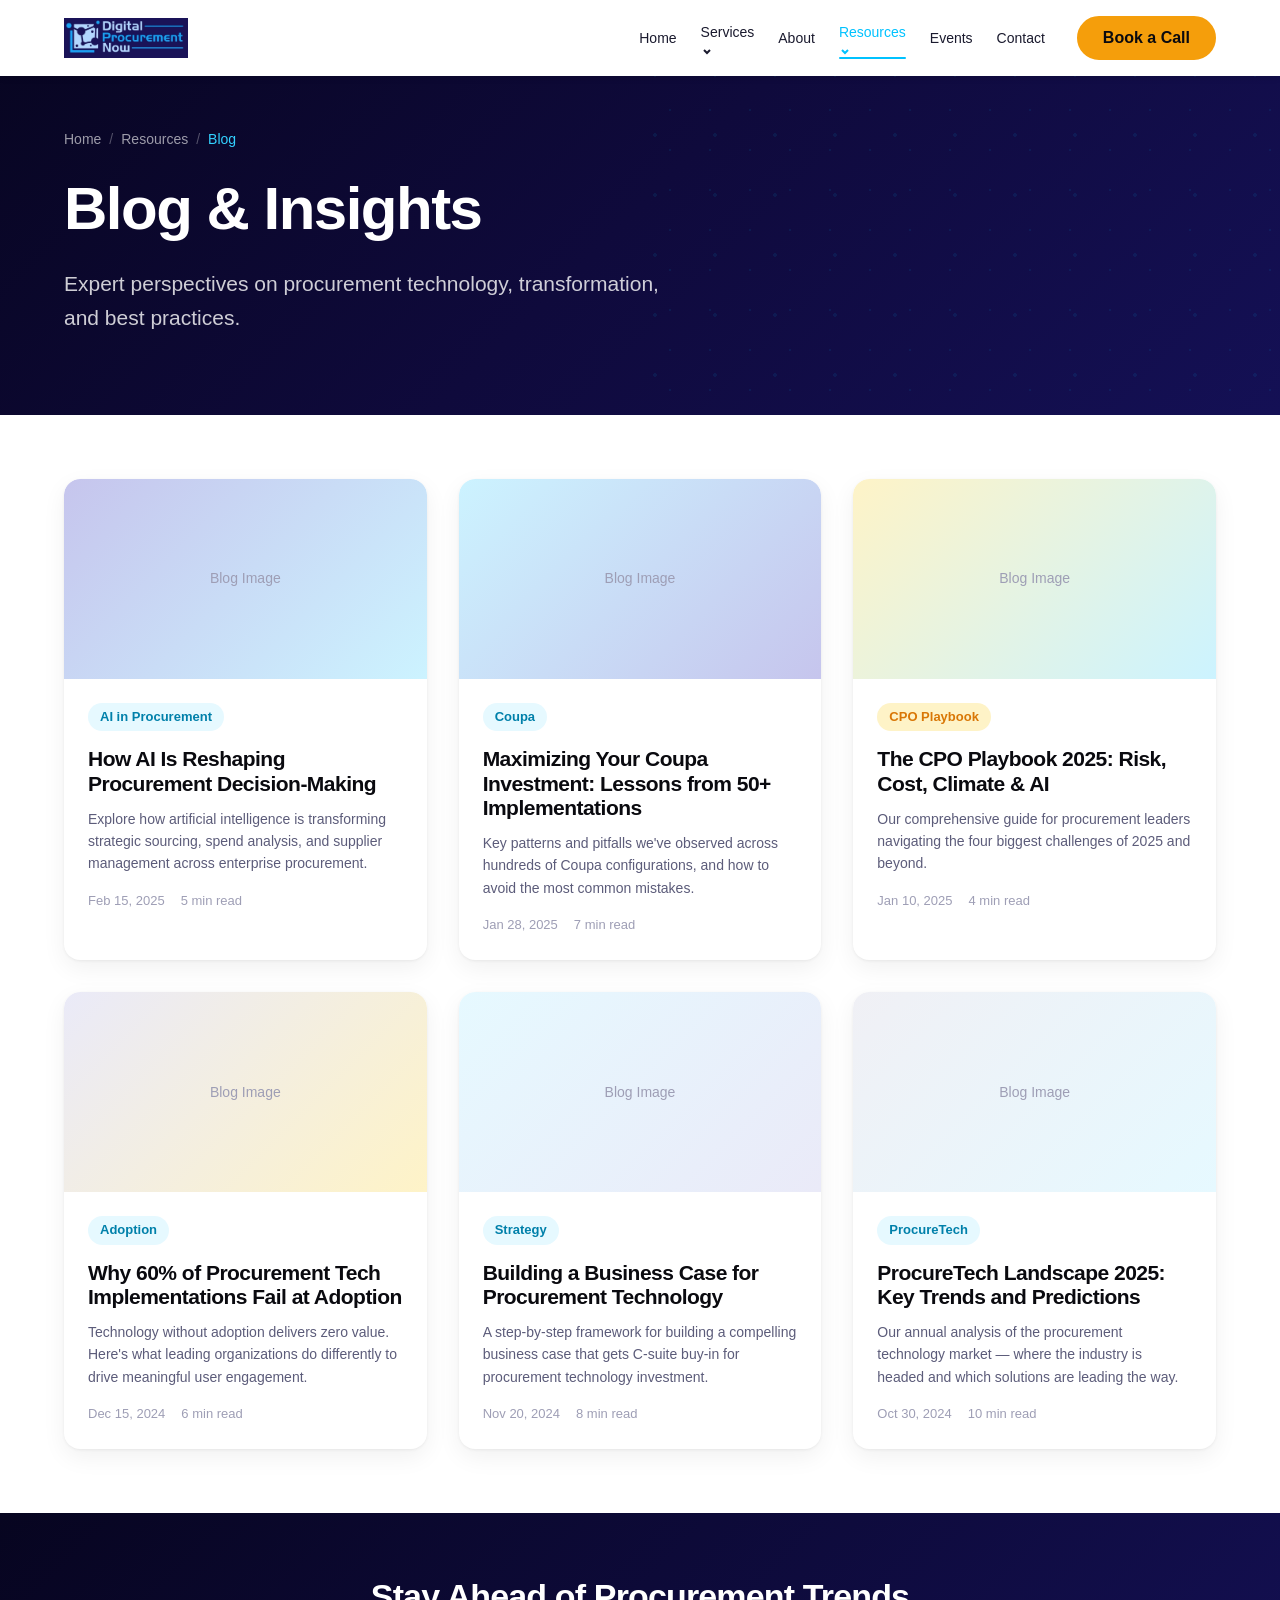
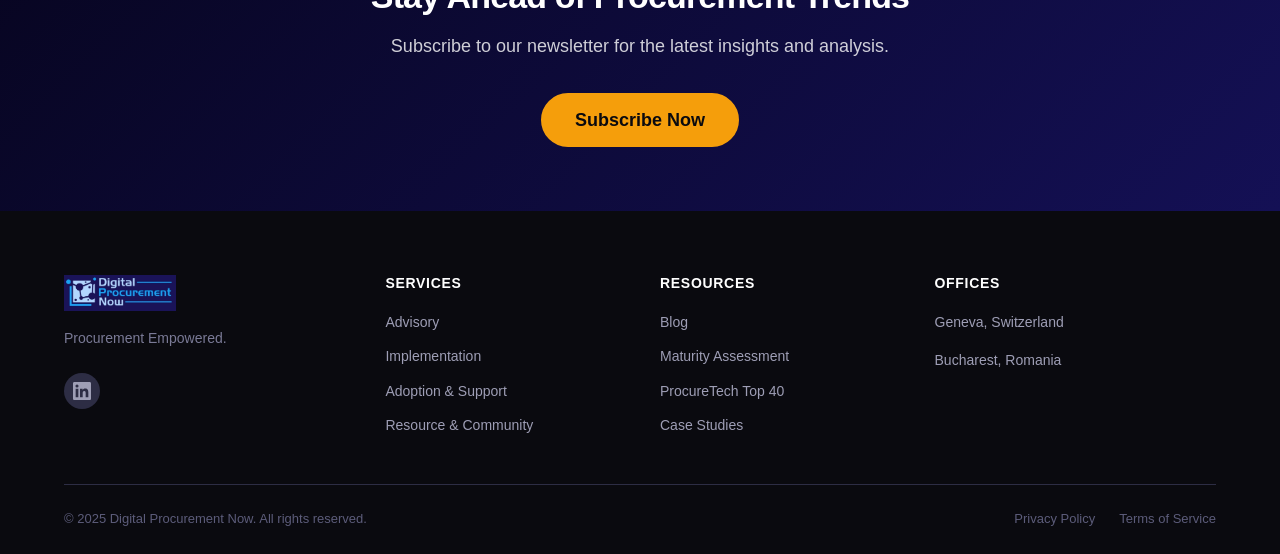
==== resources/blog/index.html @ 5538e74a "Initial commit: Digital Procurement Now (dpnow.ai) website Complete static website built with plain " ====
<!DOCTYPE html>
<html lang="en">
<head>
  <meta charset="UTF-8">
  <meta name="viewport" content="width=device-width, initial-scale=1.0">
  <title>Blog | Digital Procurement Now</title>
  <meta name="description" content="Expert insights on procurement technology, AI in procurement, digital transformation, Coupa best practices, and more.">
  <link rel="canonical" href="https://dpnow.ai/resources/blog/">
  <link rel="icon" href="/assets/images/icons/favicon.svg" type="image/svg+xml">
  <link rel="stylesheet" href="/css/style.css">
</head>
<body>
  <a href="#main" class="skip-link">Skip to main content</a>

  <header class="header header--solid" role="banner">
    <nav class="nav container" aria-label="Primary navigation">
      <a href="/" class="nav__logo"><img src="/dpnow.webp" alt="Digital Procurement Now" width="200" height="50"></a>
      <button class="nav__toggle" aria-expanded="false" aria-controls="nav-menu" aria-label="Toggle navigation">
        <span class="nav__toggle-bar"></span><span class="nav__toggle-bar"></span><span class="nav__toggle-bar"></span>
      </button>
      <div class="nav__menu" id="nav-menu">
        <ul class="nav__list" role="list">
          <li class="nav__item"><a href="/" class="nav__link">Home</a></li>
          <li class="nav__item nav__item--dropdown"><a href="/services.html" class="nav__link">Services <svg width="12" height="12" viewBox="0 0 12 12" fill="none" stroke="currentColor" stroke-width="2"><path d="M3 5l3 3 3-3"/></svg></a><ul class="nav__dropdown" role="list"><li><a href="/services/advisory.html">Advisory</a></li><li><a href="/services/implementation.html">Implementation</a></li><li><a href="/services/adoption.html">Adoption &amp; Support</a></li><li><a href="/services/resource-community.html">Resource &amp; Community</a></li></ul></li>
          <li class="nav__item"><a href="/about.html" class="nav__link">About</a></li>
          <li class="nav__item nav__item--dropdown"><a href="/resources.html" class="nav__link nav__link--active">Resources <svg width="12" height="12" viewBox="0 0 12 12" fill="none" stroke="currentColor" stroke-width="2"><path d="M3 5l3 3 3-3"/></svg></a><ul class="nav__dropdown" role="list"><li><a href="/resources/blog/index.html">Blog</a></li><li><a href="/resources/maturity-assessment.html">Maturity Assessment</a></li><li><a href="/resources/procuretech-top-40.html">ProcureTech Top 40</a></li><li><a href="/resources/case-studies/index.html">Case Studies</a></li></ul></li>
          <li class="nav__item"><a href="/events.html" class="nav__link">Events</a></li>
          <li class="nav__item"><a href="/contact.html" class="nav__link">Contact</a></li>
        </ul>
        <a href="/contact.html" class="btn btn--primary nav__cta">Book a Call</a>
      </div>
    </nav>
    <div class="nav-overlay" aria-hidden="true"></div>
  </header>

  <main id="main">
    <section class="hero hero--page">
      <div class="hero__bg-pattern" aria-hidden="true"></div>
      <div class="container">
        <div class="hero__content">
          <nav class="breadcrumb" aria-label="Breadcrumb"><a href="/">Home</a><span class="breadcrumb__separator">/</span><a href="/resources.html">Resources</a><span class="breadcrumb__separator">/</span><span class="breadcrumb__current">Blog</span></nav>
          <h1 class="hero__title">Blog &amp; Insights</h1>
          <p class="hero__subtitle">Expert perspectives on procurement technology, transformation, and best practices.</p>
        </div>
      </div>
    </section>

    <section class="section">
      <div class="container">
        <div class="grid grid--3">
          <article class="card card--blog reveal reveal--delay-1">
            <div style="width:100%;height:200px;background:linear-gradient(135deg, var(--color-primary-100), var(--color-accent-100));border-radius:var(--radius-xl) var(--radius-xl) 0 0;display:flex;align-items:center;justify-content:center;color:var(--text-tertiary);font-size:var(--text-sm);">Blog Image</div>
            <div class="card__body">
              <span class="badge">AI in Procurement</span>
              <h3 class="card__title mt-4"><a href="#">How AI Is Reshaping Procurement Decision-Making</a></h3>
              <p class="card__excerpt">Explore how artificial intelligence is transforming strategic sourcing, spend analysis, and supplier management across enterprise procurement.</p>
              <div class="card__meta mt-4"><time datetime="2025-02-15">Feb 15, 2025</time><span>5 min read</span></div>
            </div>
          </article>
          <article class="card card--blog reveal reveal--delay-2">
            <div style="width:100%;height:200px;background:linear-gradient(135deg, var(--color-accent-100), var(--color-primary-100));border-radius:var(--radius-xl) var(--radius-xl) 0 0;display:flex;align-items:center;justify-content:center;color:var(--text-tertiary);font-size:var(--text-sm);">Blog Image</div>
            <div class="card__body">
              <span class="badge">Coupa</span>
              <h3 class="card__title mt-4"><a href="#">Maximizing Your Coupa Investment: Lessons from 50+ Implementations</a></h3>
              <p class="card__excerpt">Key patterns and pitfalls we've observed across hundreds of Coupa configurations, and how to avoid the most common mistakes.</p>
              <div class="card__meta mt-4"><time datetime="2025-01-28">Jan 28, 2025</time><span>7 min read</span></div>
            </div>
          </article>
          <article class="card card--blog reveal reveal--delay-3">
            <div style="width:100%;height:200px;background:linear-gradient(135deg, var(--color-signal-100), var(--color-accent-100));border-radius:var(--radius-xl) var(--radius-xl) 0 0;display:flex;align-items:center;justify-content:center;color:var(--text-tertiary);font-size:var(--text-sm);">Blog Image</div>
            <div class="card__body">
              <span class="badge badge--signal">CPO Playbook</span>
              <h3 class="card__title mt-4"><a href="#">The CPO Playbook 2025: Risk, Cost, Climate &amp; AI</a></h3>
              <p class="card__excerpt">Our comprehensive guide for procurement leaders navigating the four biggest challenges of 2025 and beyond.</p>
              <div class="card__meta mt-4"><time datetime="2025-01-10">Jan 10, 2025</time><span>4 min read</span></div>
            </div>
          </article>
          <article class="card card--blog reveal reveal--delay-1">
            <div style="width:100%;height:200px;background:linear-gradient(135deg, var(--color-primary-50), var(--color-signal-100));border-radius:var(--radius-xl) var(--radius-xl) 0 0;display:flex;align-items:center;justify-content:center;color:var(--text-tertiary);font-size:var(--text-sm);">Blog Image</div>
            <div class="card__body">
              <span class="badge">Adoption</span>
              <h3 class="card__title mt-4"><a href="#">Why 60% of Procurement Tech Implementations Fail at Adoption</a></h3>
              <p class="card__excerpt">Technology without adoption delivers zero value. Here's what leading organizations do differently to drive meaningful user engagement.</p>
              <div class="card__meta mt-4"><time datetime="2024-12-15">Dec 15, 2024</time><span>6 min read</span></div>
            </div>
          </article>
          <article class="card card--blog reveal reveal--delay-2">
            <div style="width:100%;height:200px;background:linear-gradient(135deg, var(--color-accent-50), var(--color-primary-50));border-radius:var(--radius-xl) var(--radius-xl) 0 0;display:flex;align-items:center;justify-content:center;color:var(--text-tertiary);font-size:var(--text-sm);">Blog Image</div>
            <div class="card__body">
              <span class="badge">Strategy</span>
              <h3 class="card__title mt-4"><a href="#">Building a Business Case for Procurement Technology</a></h3>
              <p class="card__excerpt">A step-by-step framework for building a compelling business case that gets C-suite buy-in for procurement technology investment.</p>
              <div class="card__meta mt-4"><time datetime="2024-11-20">Nov 20, 2024</time><span>8 min read</span></div>
            </div>
          </article>
          <article class="card card--blog reveal reveal--delay-3">
            <div style="width:100%;height:200px;background:linear-gradient(135deg, var(--color-neutral-100), var(--color-accent-50));border-radius:var(--radius-xl) var(--radius-xl) 0 0;display:flex;align-items:center;justify-content:center;color:var(--text-tertiary);font-size:var(--text-sm);">Blog Image</div>
            <div class="card__body">
              <span class="badge">ProcureTech</span>
              <h3 class="card__title mt-4"><a href="#">ProcureTech Landscape 2025: Key Trends and Predictions</a></h3>
              <p class="card__excerpt">Our annual analysis of the procurement technology market — where the industry is headed and which solutions are leading the way.</p>
              <div class="card__meta mt-4"><time datetime="2024-10-30">Oct 30, 2024</time><span>10 min read</span></div>
            </div>
          </article>
        </div>
      </div>
    </section>

    <section class="cta-banner cta-banner--dark">
      <div class="container">
        <h2 class="cta-banner__title">Stay Ahead of Procurement Trends</h2>
        <p class="cta-banner__text">Subscribe to our newsletter for the latest insights and analysis.</p>
        <div class="cta-banner__actions">
          <a href="/contact.html" class="btn btn--primary btn--lg">Subscribe Now</a>
        </div>
      </div>
    </section>
  </main>

  <footer class="footer" role="contentinfo">
    <div class="container">
      <div class="footer__grid">
        <div class="footer__brand"><a href="/" class="footer__logo"><img src="/dpnow.webp" alt="DPNow" width="160" height="40"></a><p class="footer__tagline">Procurement Empowered.</p><div class="footer__social"><a href="#" aria-label="LinkedIn"><svg width="18" height="18" viewBox="0 0 24 24" fill="currentColor"><path d="M20.447 20.452h-3.554v-5.569c0-1.328-.027-3.037-1.852-3.037-1.853 0-2.136 1.445-2.136 2.939v5.667H9.351V9h3.414v1.561h.046c.477-.9 1.637-1.85 3.37-1.85 3.601 0 4.267 2.37 4.267 5.455v6.286zM5.337 7.433a2.062 2.062 0 0 1-2.063-2.065 2.064 2.064 0 1 1 2.063 2.065zm1.782 13.019H3.555V9h3.564v11.452zM22.225 0H1.771C.792 0 0 .774 0 1.729v20.542C0 23.227.792 24 1.771 24h20.451C23.2 24 24 23.227 24 22.271V1.729C24 .774 23.2 0 22.222 0h.003z"/></svg></a></div></div>
        <div><h3 class="footer__heading">Services</h3><nav class="footer__links"><a href="/services/advisory.html">Advisory</a><a href="/services/implementation.html">Implementation</a><a href="/services/adoption.html">Adoption &amp; Support</a><a href="/services/resource-community.html">Resource &amp; Community</a></nav></div>
        <div><h3 class="footer__heading">Resources</h3><nav class="footer__links"><a href="/resources/blog/index.html">Blog</a><a href="/resources/maturity-assessment.html">Maturity Assessment</a><a href="/resources/procuretech-top-40.html">ProcureTech Top 40</a><a href="/resources/case-studies/index.html">Case Studies</a></nav></div>
        <div><h3 class="footer__heading">Offices</h3><p class="text-sm color-muted">Geneva, Switzerland</p><p class="text-sm color-muted">Bucharest, Romania</p></div>
      </div>
      <div class="footer__bottom"><p class="footer__copyright">&copy; 2025 Digital Procurement Now. All rights reserved.</p><div class="footer__legal"><a href="#">Privacy Policy</a><a href="#">Terms of Service</a></div></div>
    </div>
  </footer>

  <script src="/js/main.js" defer></script>
  <script src="/js/scroll-animations.js" defer></script>
</body>
</html>
---- css/style.css ----
/* =============================================
   MAIN STYLESHEET — Digital Procurement Now
   ============================================= */

@import 'variables.css';
@import 'reset.css';
@import 'base.css';
@import 'layout.css';
@import 'components.css';
@import 'utilities.css';
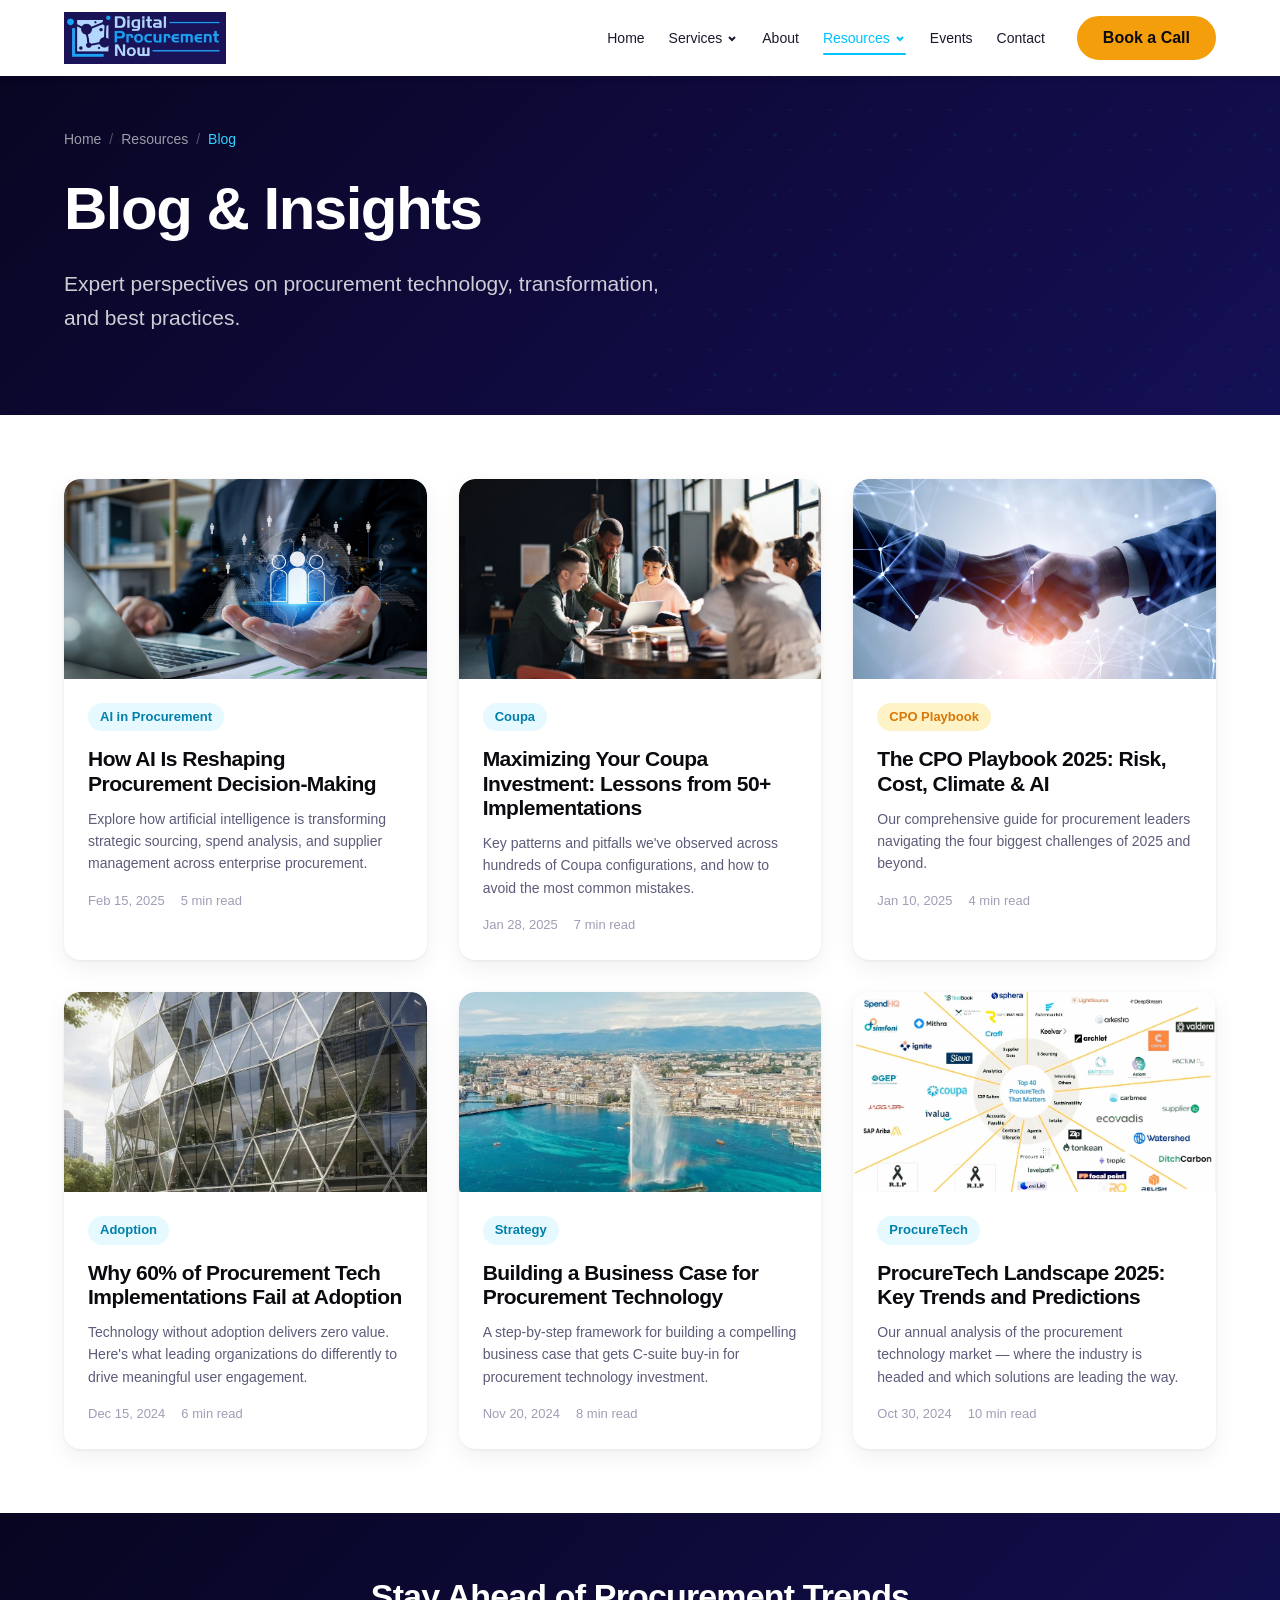
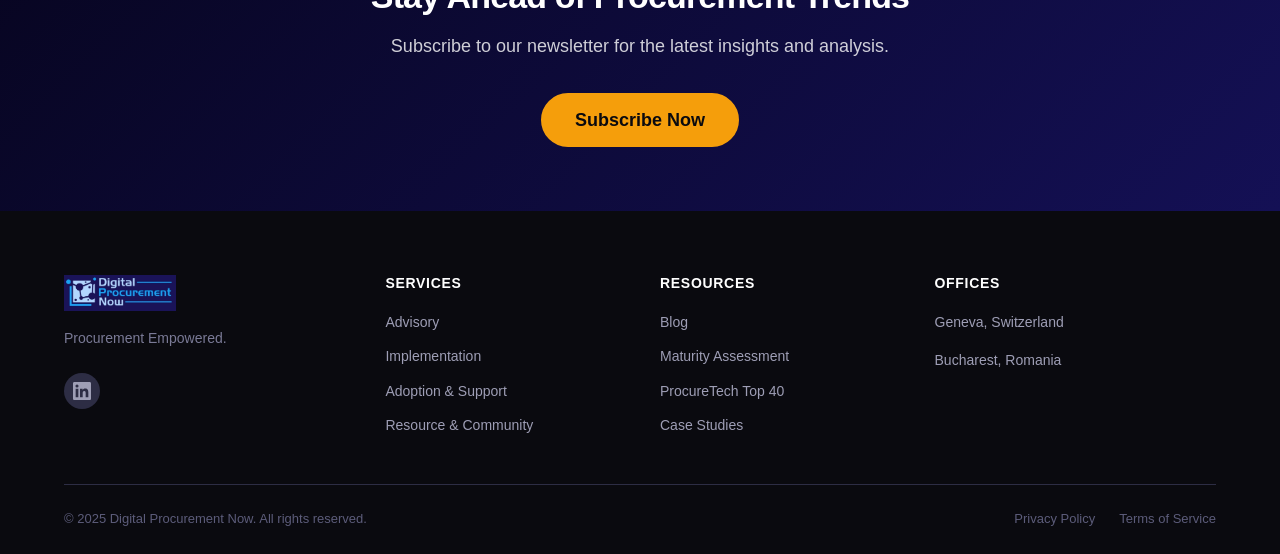
==== commit ed004542: "Replace all placeholder images with real images from old site - Logo carousel: 13 real client/partne" ====
--- a/resources/blog/index.html
+++ b/resources/blog/index.html
@@ -49,7 +49,7 @@
       <div class="container">
         <div class="grid grid--3">
           <article class="card card--blog reveal reveal--delay-1">
-            <div style="width:100%;height:200px;background:linear-gradient(135deg, var(--color-primary-100), var(--color-accent-100));border-radius:var(--radius-xl) var(--radius-xl) 0 0;display:flex;align-items:center;justify-content:center;color:var(--text-tertiary);font-size:var(--text-sm);">Blog Image</div>
+            <img src="/assets/images/blog/digital-transformation.jpg" alt="AI reshaping procurement decision-making" class="card__image" loading="lazy">
             <div class="card__body">
               <span class="badge">AI in Procurement</span>
               <h3 class="card__title mt-4"><a href="#">How AI Is Reshaping Procurement Decision-Making</a></h3>
@@ -58,7 +58,7 @@
             </div>
           </article>
           <article class="card card--blog reveal reveal--delay-2">
-            <div style="width:100%;height:200px;background:linear-gradient(135deg, var(--color-accent-100), var(--color-primary-100));border-radius:var(--radius-xl) var(--radius-xl) 0 0;display:flex;align-items:center;justify-content:center;color:var(--text-tertiary);font-size:var(--text-sm);">Blog Image</div>
+            <img src="/assets/images/blog/team-collaboration.jpg" alt="Team collaborating on Coupa implementation" class="card__image" loading="lazy">
             <div class="card__body">
               <span class="badge">Coupa</span>
               <h3 class="card__title mt-4"><a href="#">Maximizing Your Coupa Investment: Lessons from 50+ Implementations</a></h3>
@@ -67,7 +67,7 @@
             </div>
           </article>
           <article class="card card--blog reveal reveal--delay-3">
-            <div style="width:100%;height:200px;background:linear-gradient(135deg, var(--color-signal-100), var(--color-accent-100));border-radius:var(--radius-xl) var(--radius-xl) 0 0;display:flex;align-items:center;justify-content:center;color:var(--text-tertiary);font-size:var(--text-sm);">Blog Image</div>
+            <img src="/assets/images/blog/digital-partnership.jpg" alt="Strategic procurement partnership" class="card__image" loading="lazy">
             <div class="card__body">
               <span class="badge badge--signal">CPO Playbook</span>
               <h3 class="card__title mt-4"><a href="#">The CPO Playbook 2025: Risk, Cost, Climate &amp; AI</a></h3>
@@ -76,7 +76,7 @@
             </div>
           </article>
           <article class="card card--blog reveal reveal--delay-1">
-            <div style="width:100%;height:200px;background:linear-gradient(135deg, var(--color-primary-50), var(--color-signal-100));border-radius:var(--radius-xl) var(--radius-xl) 0 0;display:flex;align-items:center;justify-content:center;color:var(--text-tertiary);font-size:var(--text-sm);">Blog Image</div>
+            <img src="/assets/images/blog/modern-office.png" alt="Modern procurement technology" class="card__image" loading="lazy">
             <div class="card__body">
               <span class="badge">Adoption</span>
               <h3 class="card__title mt-4"><a href="#">Why 60% of Procurement Tech Implementations Fail at Adoption</a></h3>
@@ -85,7 +85,7 @@
             </div>
           </article>
           <article class="card card--blog reveal reveal--delay-2">
-            <div style="width:100%;height:200px;background:linear-gradient(135deg, var(--color-accent-50), var(--color-primary-50));border-radius:var(--radius-xl) var(--radius-xl) 0 0;display:flex;align-items:center;justify-content:center;color:var(--text-tertiary);font-size:var(--text-sm);">Blog Image</div>
+            <img src="/assets/images/blog/geneva-aerial.jpg" alt="Geneva business district" class="card__image" loading="lazy">
             <div class="card__body">
               <span class="badge">Strategy</span>
               <h3 class="card__title mt-4"><a href="#">Building a Business Case for Procurement Technology</a></h3>
@@ -94,7 +94,7 @@
             </div>
           </article>
           <article class="card card--blog reveal reveal--delay-3">
-            <div style="width:100%;height:200px;background:linear-gradient(135deg, var(--color-neutral-100), var(--color-accent-50));border-radius:var(--radius-xl) var(--radius-xl) 0 0;display:flex;align-items:center;justify-content:center;color:var(--text-tertiary);font-size:var(--text-sm);">Blog Image</div>
+            <img src="/assets/images/blog/procuretech-top40.png" alt="ProcureTech landscape overview" class="card__image" loading="lazy">
             <div class="card__body">
               <span class="badge">ProcureTech</span>
               <h3 class="card__title mt-4"><a href="#">ProcureTech Landscape 2025: Key Trends and Predictions</a></h3>
